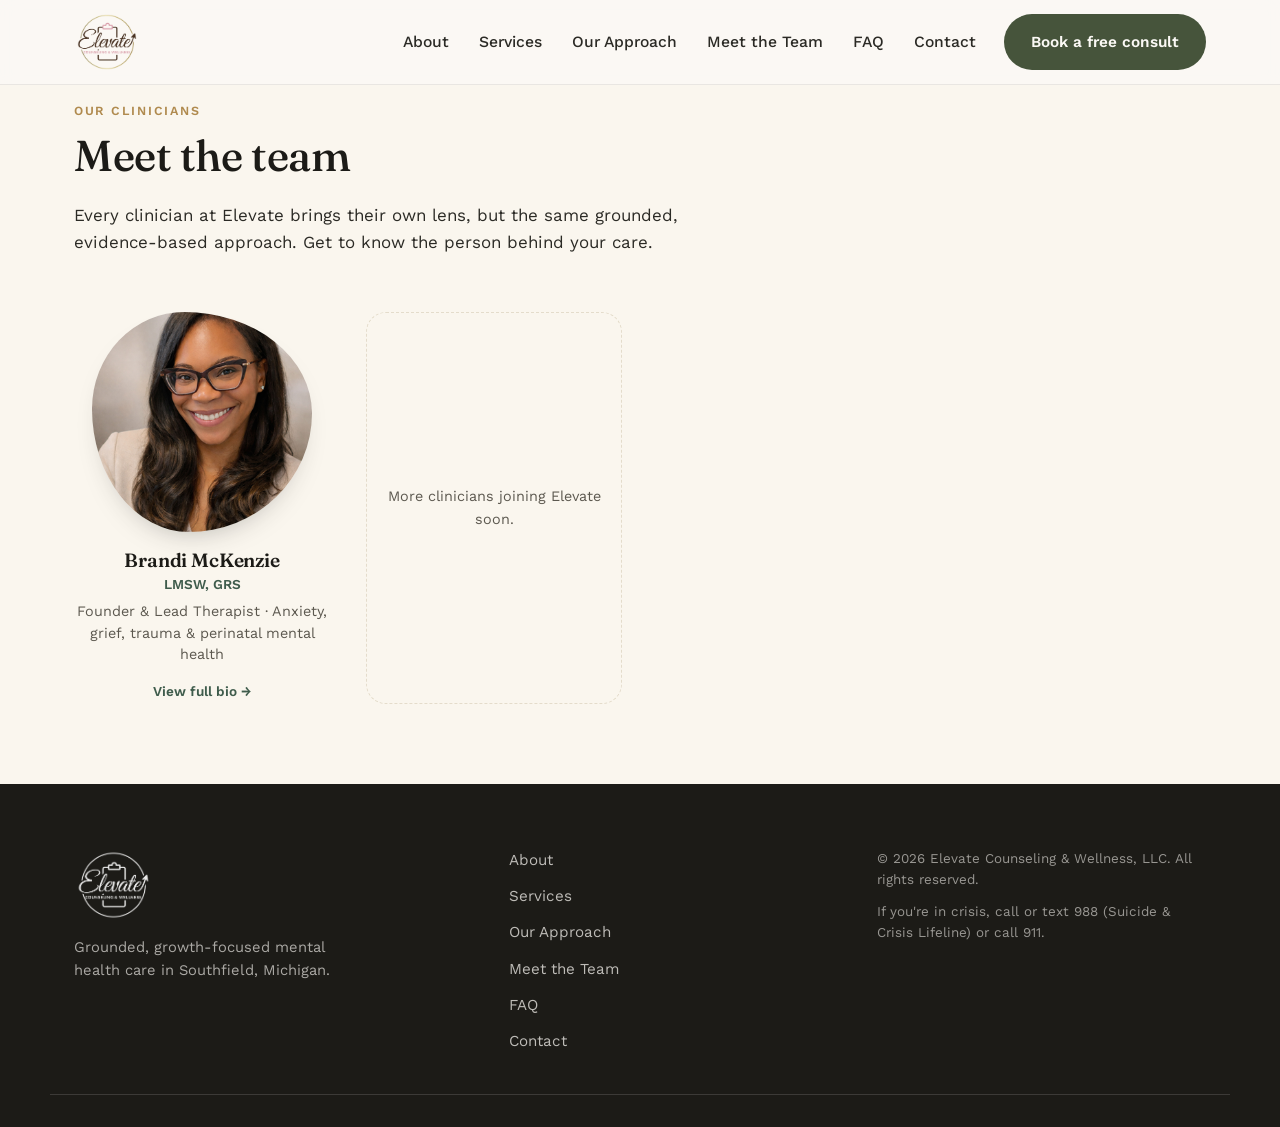
==== team/index.html @ e420b2ac "Add files via upload" ====
<!DOCTYPE html>
<html lang="en">

<head>
  <meta charset="UTF-8">
  <meta name="viewport" content="width=device-width, initial-scale=1.0">
  <title>Meet Our Team | Elevate Counseling & Wellness</title>
  <meta name="description"
    content="Meet the licensed clinicians at Elevate Counseling & Wellness in Southfield, Michigan.">
  <meta name="robots" content="index, follow">
  <link rel="canonical" href="https://www.elevatecounselingmi.com/team/">
  <link rel="icon" type="image/png" href="../assets/favicon-32.png">
  <link rel="apple-touch-icon" href="../assets/favicon-192.png">

  <meta property="og:title" content="Meet Our Team | Elevate Counseling & Wellness">
  <meta property="og:description" content="Meet the licensed clinicians at Elevate Counseling & Wellness.">
  <meta property="og:image" content="../assets/brand_800.webp">
  <meta property="og:type" content="website">
  <meta property="og:url" content="https://www.elevatecounselingmi.com/team/">

  <link rel="preconnect" href="https://fonts.googleapis.com">
  <link rel="preconnect" href="https://fonts.gstatic.com" crossorigin>
  <link
    href="https://fonts.googleapis.com/css2?family=Fraunces:ital,opsz,wght@0,9..144,300;0,9..144,400;0,9..144,500;0,9..144,600;1,9..144,400;1,9..144,500&family=Work+Sans:wght@400;500;600;700&display=swap"
    rel="stylesheet">
  <link rel="stylesheet" href="../css/styles.css">
  <link rel="stylesheet" href="../css/team.css">

  <!-- Google tag (gtag.js) -->
  <script async src="https://www.googletagmanager.com/gtag/js?id=G-04DS619NHG"></script>
  <script>
    window.dataLayer = window.dataLayer || [];
    function gtag() { dataLayer.push(arguments); }
    gtag('js', new Date());
    gtag('config', 'G-04DS619NHG');
  </script>
</head>

<body class="team-page">

  <a class="skip-link" href="#main">Skip to content</a>

  <header class="site-header" id="site-header">
    <div class="wrap header-inner">
      <a href="../index.html#top" class="brand" aria-label="Elevate Counseling & Wellness, home">
        <img src="../assets/logo.png" alt="Elevate Counseling & Wellness" class="brand-mark">
      </a>

      <nav class="main-nav" id="main-nav" aria-label="Primary">
        <a href="../index.html#about">About</a>
        <a href="../index.html#services">Services</a>
        <a href="../index.html#approach">Our Approach</a>
        <a href="index.html">Meet the Team</a>
        <a href="../index.html#faq">FAQ</a>
        <a href="../index.html#contact">Contact</a>
      </nav>

      <a href="../index.html#contact" class="btn btn-primary header-cta">Book a free consult</a>

      <button class="nav-toggle" id="nav-toggle" aria-label="Open menu" aria-expanded="false"
        aria-controls="mobile-nav">
        <span></span><span></span><span></span>
      </button>
    </div>

    <div class="mobile-nav" id="mobile-nav">
      <a href="../index.html#about">About</a>
      <a href="../index.html#services">Services</a>
      <a href="../index.html#approach">Our Approach</a>
      <a href="index.html">Meet the Team</a>
      <a href="../index.html#faq">FAQ</a>
      <a href="../index.html#contact">Contact</a>
      <a href="../index.html#contact" class="btn btn-primary">Book a free consult</a>
    </div>
  </header>

  <main id="main">

    <section class="team-grid-section">
      <div class="wrap">
        <div class="section-head reveal">
          <p class="eyebrow">Our clinicians</p>
          <h2>Meet the team</h2>
          <p class="section-sub">Every clinician at Elevate brings their own lens, but the same grounded,
            evidence-based approach. Get to know the person behind your care.</p>
        </div>

        <!-- TEAM-GRID-START
             Add one .team-card per clinician. Copy an existing <a class="team-card">
             block, update the photo/name/credentials/role/link, and place their
             full bio at team/<first-last>.html using team/_template.html as the
             starting point. -->
        <div class="team-grid">

          <a class="team-card reveal" href="brandi-mckenzie.html">
            <div class="team-card-photo">
              <img src="../assets/team/brandi-mckenzie.png" alt="Portrait of Brandi McKenzie, LMSW, GRS">
            </div>
            <h3>Brandi McKenzie</h3>
            <p class="card-credentials">LMSW, GRS</p>
            <p class="card-role">Founder &amp; Lead Therapist &middot; Anxiety, grief, trauma &amp; perinatal
              mental health</p>
            <span class="card-link">View full bio &rarr;</span>
          </a>

          <div class="team-card-placeholder" aria-hidden="true">
            <span>More clinicians joining Elevate soon.</span>
          </div>

        </div>
        <!-- TEAM-GRID-END -->

      </div>
    </section>

  </main>

  <footer class="site-footer">
    <div class="wrap footer-inner">
      <div class="footer-brand">
        <img src="../assets/logo.png" alt="Elevate Counseling & Wellness" class="footer-logo">
        <p>Grounded, growth-focused mental health care in Southfield, Michigan.</p>
      </div>
      <nav class="footer-nav" aria-label="Footer">
        <a href="../index.html#about">About</a>
        <a href="../index.html#services">Services</a>
        <a href="../index.html#approach">Our Approach</a>
        <a href="index.html">Meet the Team</a>
        <a href="../index.html#faq">FAQ</a>
        <a href="../index.html#contact">Contact</a>
      </nav>
      <div class="footer-legal">
        <p>&copy; <span id="year"></span> Elevate Counseling &amp; Wellness, LLC. All rights reserved.</p>
        <p>If you're in crisis, call or text 988 (Suicide &amp; Crisis Lifeline) or call 911.</p>
      </div>
    </div>
  </footer>

  <script src="../js/script.js"></script>
</body>

</html>
---- css/styles.css ----
/* ============================================================
   Elevate Counseling & Wellness — design tokens
   ============================================================ */
:root{
  --sage:        #7C8C6E;
  --sage-dark:   #46543B;
  --sage-deep:   #333F2A;
  --sage-pale:   #EEF1E7;
  --oak:         #C9AD82;
  --oak-pale:    #F3E9D8;
  --oak-line:    #E4D4B8;
  --gold:        #B08A4E;
  --gold-soft:   #C9A667;
  --black:       #1C1B17;
  --ink:         #2B2A25;
  --cream:       #FBF9F5;
  --white:       #FFFFFF;

  --font-display: "Fraunces", "Iowan Old Style", serif;
  --font-body: "Work Sans", "Segoe UI", sans-serif;

  --container: 1180px;
  --radius-sm: 10px;
  --radius-md: 18px;
  --radius-lg: 28px;

  --ease: cubic-bezier(.22,.8,.32,1);
}

*,*::before,*::after{ box-sizing: border-box; }
html{ scroll-behavior: smooth; }
@media (prefers-reduced-motion: reduce){
  html{ scroll-behavior: auto; }
  *,*::before,*::after{ animation-duration: 0.01ms !important; animation-iteration-count: 1 !important; transition-duration: 0.01ms !important; scroll-behavior: auto !important; }
}

body{
  margin:0;
  font-family: var(--font-body);
  color: var(--ink);
  background: var(--cream);
  -webkit-font-smoothing: antialiased;
  line-height: 1.6;
}

h1,h2,h3{
  font-family: var(--font-display);
  color: var(--black);
  line-height: 1.12;
  margin: 0 0 .5em;
  font-weight: 500;
  letter-spacing: -0.01em;
}
h1{ font-size: clamp(2.6rem, 5.4vw, 4.4rem); font-weight: 400; }
h1 em{ font-style: italic; color: var(--sage-dark); font-weight: 400; }
h2{ font-size: clamp(1.9rem, 3.4vw, 2.7rem); }
h3{ font-size: 1.28rem; font-weight: 600; font-family: var(--font-body); }

p{ margin: 0 0 1em; }
a{ color: inherit; }
img{ max-width: 100%; display:block; }

.wrap{ max-width: var(--container); margin: 0 auto; padding: 0 24px; }

.eyebrow{
  font-family: var(--font-body);
  text-transform: uppercase;
  letter-spacing: .14em;
  font-size: .78rem;
  font-weight: 600;
  color: var(--gold);
  margin: 0 0 .9em;
}

.skip-link{
  position:absolute; left:-999px; top:0; background:var(--black); color:var(--white);
  padding:.8em 1.2em; z-index:200; border-radius: 0 0 8px 0;
}
.skip-link:focus{ left:0; }

:focus-visible{
  outline: 2px solid var(--gold);
  outline-offset: 3px;
}

/* ============================================================
   Buttons
   ============================================================ */
.btn{
  display:inline-flex; align-items:center; justify-content:center;
  padding: .95em 1.7em;
  border-radius: 999px;
  font-weight: 600;
  font-size: .96rem;
  text-decoration:none;
  border: 1.5px solid transparent;
  transition: transform .25s var(--ease), background-color .25s var(--ease), color .25s var(--ease), border-color .25s var(--ease);
  cursor:pointer;
  white-space: nowrap;
}
.btn-primary{
  background: var(--sage-dark);
  color: var(--cream);
}
.btn-primary:hover{ background: var(--black); transform: translateY(-2px); }
.btn-ghost{
  background: transparent;
  border-color: var(--black);
  color: var(--black);
}
.btn-ghost:hover{ background: var(--black); color: var(--cream); transform: translateY(-2px); }

/* ============================================================
   Header
   ============================================================ */
.site-header{
  position: sticky; top:0; z-index:100;
  background: rgba(251,249,245,.86);
  backdrop-filter: blur(10px);
  border-bottom: 1px solid rgba(28,27,23,.08);
  transition: box-shadow .3s var(--ease);
}
.header-inner{
  display:flex; align-items:center; gap: 28px;
  height: 84px;
}
.brand{ display:flex; align-items:center; height: 100%; flex-shrink:0; }
.brand-mark{ height: 62px; width:auto; }

.main-nav{ display:flex; gap: 30px; margin-left: auto; }
.main-nav a{
  text-decoration:none; font-weight:500; font-size:.98rem; color: var(--ink);
  position:relative; padding: 4px 0;
}
.main-nav a::after{
  content:""; position:absolute; left:0; right:100%; bottom:0; height:2px;
  background: var(--gold); transition: right .25s var(--ease);
}
.main-nav a:hover::after{ right:0; }

.header-cta{ flex-shrink:0; }

.nav-toggle{
  display:none; flex-direction:column; justify-content:center; gap:5px;
  width: 42px; height:42px; background:none; border:none; cursor:pointer;
  margin-left:auto;
}
.nav-toggle span{ display:block; width:100%; height:2px; background:var(--black); transition: transform .3s var(--ease), opacity .3s var(--ease); }
.nav-toggle.open span:nth-child(1){ transform: translateY(7px) rotate(45deg); }
.nav-toggle.open span:nth-child(2){ opacity:0; }
.nav-toggle.open span:nth-child(3){ transform: translateY(-7px) rotate(-45deg); }

.mobile-nav{
  display:none; flex-direction:column; gap: 2px;
  background: var(--cream);
  border-bottom: 1px solid rgba(28,27,23,.08);
  max-height:0; overflow:hidden; transition: max-height .35s var(--ease);
}
.mobile-nav.open{ max-height: 420px; }
.mobile-nav a{
  padding: 16px 24px; text-decoration:none; color: var(--ink); font-weight:500;
  border-top: 1px solid rgba(28,27,23,.06);
}
.mobile-nav .btn{ margin: 14px 24px 20px; }

@media (max-width: 900px){
  .main-nav, .header-cta{ display:none; }
  .nav-toggle{ display:flex; }
  .mobile-nav{ display:flex; }
  .brand-mark{ height:52px; }
  .header-inner{ height:72px; }
}

/* ============================================================
   Reveal-on-scroll
   ============================================================ */
.reveal{
  opacity:0; transform: translateY(22px);
  transition: opacity .8s var(--ease), transform .8s var(--ease);
}
.reveal.in-view{ opacity:1; transform:none; }

/* ============================================================
   Hero
   ============================================================ */
.hero{
  position:relative; overflow:hidden;
  padding: 96px 0 110px;
}
.hero-blob{
  position:absolute; top:-180px; right:-220px; width:760px; height:760px;
  background: var(--sage-pale);
  border-radius: 46% 54% 60% 40% / 55% 45% 55% 45%;
  z-index:0;
}
.hero-line{
  position:absolute; left: 4%; top:0; width: 260px; height:100%;
  overflow:visible; z-index:0; opacity:.5;
}
.hero-line path{
  fill:none; stroke: var(--oak-line); stroke-width:2;
}
.hero-inner{
  position:relative; z-index:1;
  display:grid; grid-template-columns: 1.15fr .85fr; gap: 64px; align-items:center;
}
.hero-sub{ font-size: 1.14rem; color: var(--ink); max-width: 46ch; }
.hero-actions{ display:flex; gap:16px; flex-wrap:wrap; margin: 30px 0 32px; }
.hero-badges{
  list-style:none; margin:0; padding:0; display:flex; gap: 22px; flex-wrap:wrap;
}
.hero-badges li{
  font-size:.86rem; font-weight:600; color: var(--sage-dark);
  padding-left: 22px; position:relative;
}
.hero-badges li::before{
  content:""; position:absolute; left:0; top:50%; transform:translateY(-50%);
  width:9px; height:9px; border-radius:50%; background: var(--gold-soft);
}

.hero-art{ display:flex; justify-content:center; }
.hero-art-card{
  background: var(--white);
  border: 1px solid var(--oak-line);
  border-radius: var(--radius-lg);
  padding: 10px;
  box-shadow: 0 30px 60px -30px rgba(43,42,37,.25);
  width: 140%; max-width: none;
}
.hero-logo{ width:100%; height:auto; }

@media (max-width: 900px){
  .hero{ padding: 56px 0 72px; }
  .hero-inner{ grid-template-columns: 1fr; gap: 44px; }
  .hero-art{ order:-1; max-width:280px; margin:0 auto; }
  .hero-blob{ width:520px; height:520px; top:-140px; right:-160px; }
}

/* ============================================================
   About
   ============================================================ */
.about{ padding: 110px 0; }
.about-grid{
  display:grid; grid-template-columns: .8fr 1.2fr; gap: 70px; align-items:start;
}
.media-frame{ position:relative; }
.media-placeholder{
  aspect-ratio: 4/5;
  background: linear-gradient(160deg, var(--oak-pale), var(--sage-pale));
  border-radius: var(--radius-lg);
  display:flex; align-items:center; justify-content:center;
  color: var(--sage-dark); font-weight:600; letter-spacing:.04em;
  border: 1px solid var(--oak-line);
}
.stat-card{
  position:relative; margin: -50px 20px 0 auto; width: 76%;
  background: var(--black); color: var(--cream);
  border-radius: var(--radius-md);
  padding: 24px 26px;
  display:flex; flex-direction:column; gap:4px;
}
.stat-card strong{ font-family: var(--font-display); font-size:2.1rem; color: var(--gold-soft); }
.stat-card span{ font-size:.9rem; color: rgba(251,249,245,.8); }

.about-copy p{ color: var(--ink); font-size: 1.04rem; }
.about-list{ display:flex; flex-direction:column; gap: 20px; margin-top: 30px; }
.about-list-item{ display:flex; gap: 16px; align-items:flex-start; }
.marker{
  width:10px; height:10px; border-radius:50%; background: var(--sage);
  margin-top: 8px; flex-shrink:0;
}
.about-list-item strong{ display:block; font-size:1.02rem; color: var(--black); }
.about-list-item span{ font-size:.94rem; color: var(--ink); opacity:.85; }

@media (max-width: 860px){
  .about-grid{ grid-template-columns: 1fr; gap:40px; }
  .stat-card{ width: 90%; margin: -40px auto 0; }
}

/* ============================================================
   Services
   ============================================================ */
.services{ padding: 90px 0 110px; background: var(--oak-pale); }
.section-head{ max-width: 640px; margin: 0 0 56px; }
.section-head.light h2, .section-head.light p{ color: var(--cream); }
.section-sub{ font-size: 1.06rem; color: var(--ink); }
.section-head a{ color: var(--gold); font-weight:600; text-decoration:underline; text-underline-offset:3px; }

.service-grid{
  display:grid; grid-template-columns: repeat(4,1fr); gap: 24px;
}
.service-card{
  background: var(--white);
  border-radius: var(--radius-md);
  padding: 34px 28px;
  border: 1px solid var(--oak-line);
  transition: transform .3s var(--ease), box-shadow .3s var(--ease);
}
.service-card:hover{ transform: translateY(-6px); box-shadow: 0 24px 40px -28px rgba(43,42,37,.3); }
.service-icon{
  width:52px; height:52px; border-radius: 50%;
  background: var(--sage-pale);
  display:flex; align-items:center; justify-content:center;
  margin-bottom: 20px;
}
.service-icon svg{ width:26px; height:26px; fill:none; stroke: var(--sage-dark); stroke-width:2.2; stroke-linecap:round; stroke-linejoin:round; }
.service-card h3{ margin-bottom:.4em; }
.service-card p{ font-size:.94rem; color: var(--ink); opacity:.88; margin:0; }

@media (max-width: 980px){
  .service-grid{ grid-template-columns: repeat(2,1fr); }
}
@media (max-width: 560px){
  .service-grid{ grid-template-columns: 1fr; }
}

/* ============================================================
   Approach / growth path (signature element)
   ============================================================ */
.approach{ padding: 110px 0 100px; background: var(--black); position:relative; }
.path{ position:relative; max-width: 640px; margin: 0 auto; padding-left: 56px; }
.path-line{ position:absolute; left:0; top:0; width:40px; height:100%; }
.path-line path{
  fill:none; stroke: var(--sage); stroke-width:2;
  stroke-dasharray: 1000; stroke-dashoffset: 1000;
  transition: stroke-dashoffset 1.4s var(--ease);
}
.path-line.drawn path{ stroke-dashoffset: 0; }

.path-step{ position:relative; padding-bottom: 68px; }
.path-step:last-child{ padding-bottom:0; }
.path-node{
  position:absolute; left: -56px; top:0; width:40px; height:40px;
  border-radius:50%; background: var(--sage-dark); border: 3px solid var(--black);
  display:flex; align-items:center; justify-content:center; z-index:1;
}
.path-node span{ font-family: var(--font-display); color: var(--gold-soft); font-size:1.05rem; }
.path-content h3{ color: var(--cream); margin-bottom:.35em; }
.path-content p{ color: rgba(251,249,245,.72); margin:0; max-width: 48ch; }

@media (max-width: 640px){
  .path{ padding-left: 46px; }
  .path-node{ left:-46px; width:34px; height:34px; }
}

/* ============================================================
   Testimonials
   ============================================================ */
.testimonials{ padding: 100px 0; }
.quote-grid{ display:grid; grid-template-columns: repeat(3,1fr); gap: 24px; }
.quote-card{
  background: var(--sage-pale);
  border-radius: var(--radius-md);
  padding: 32px 28px;
  margin:0;
}
.quote-card blockquote{
  margin: 0 0 18px; font-family: var(--font-display); font-style:italic;
  font-size: 1.14rem; color: var(--black); line-height:1.5;
}
.quote-card figcaption{ font-size:.86rem; font-weight:600; color: var(--sage-dark); }
.quote-disclaimer{ font-size:.82rem; color: var(--ink); opacity:.6; margin: 28px 0 0; text-align:center; }

@media (max-width: 900px){
  .quote-grid{ grid-template-columns: 1fr; }
}

/* ============================================================
   FAQ
   ============================================================ */
.faq{ padding: 100px 0 110px; background: var(--oak-pale); }
.faq-grid{ display:grid; grid-template-columns: .8fr 1.2fr; gap: 60px; align-items:start; }

.accordion-item{ border-bottom: 1px solid var(--oak-line); }
.accordion-trigger{
  width:100%; background:none; border:none; cursor:pointer;
  display:flex; align-items:center; justify-content:space-between; gap: 16px;
  padding: 22px 0; text-align:left;
  font-family: var(--font-body); font-weight:600; font-size:1.02rem; color: var(--black);
}
.acc-icon{
  position:relative; width:18px; height:18px; flex-shrink:0;
}
.acc-icon::before, .acc-icon::after{
  content:""; position:absolute; background: var(--gold); border-radius:2px;
}
.acc-icon::before{ left:0; top:8px; width:18px; height:2px; }
.acc-icon::after{ left:8px; top:0; width:2px; height:18px; transition: transform .3s var(--ease); }
.accordion-trigger[aria-expanded="true"] .acc-icon::after{ transform: rotate(90deg); }

.accordion-panel{
  max-height:0; overflow:hidden; transition: max-height .35s var(--ease);
}
.accordion-panel p{ padding: 0 0 22px; color: var(--ink); max-width: 62ch; margin:0; }

@media (max-width: 900px){
  .faq-grid{ grid-template-columns: 1fr; gap: 30px; }
}

/* ============================================================
   Contact
   ============================================================ */
.contact{ padding: 110px 0 120px; }
.contact-grid{ display:grid; grid-template-columns: .85fr 1.15fr; gap: 70px; }
.contact-details{ margin-top: 34px; display:flex; flex-direction:column; gap: 22px; }
.contact-details > div{ display:flex; gap:14px; align-items:flex-start; }
.contact-details strong{ display:block; color: var(--black); }
.contact-details span{ font-size:.94rem; color: var(--ink); opacity:.85; }

.contact-form{
  background: var(--white); border: 1px solid var(--oak-line);
  border-radius: var(--radius-lg); padding: 40px;
}
.form-row{ margin-bottom: 20px; display:flex; flex-direction:column; gap:6px; }
.form-row.two-col{ display:grid; grid-template-columns: 1fr 1fr; gap: 20px; }
.form-row.two-col > div{ display:flex; flex-direction:column; gap:6px; }
label{ font-size:.86rem; font-weight:600; color: var(--black); }
input, select, textarea{
  font-family: var(--font-body); font-size: .98rem; color: var(--ink);
  padding: .8em .9em; border: 1.5px solid var(--oak-line); border-radius: var(--radius-sm);
  background: var(--cream);
  transition: border-color .25s var(--ease);
}
input:focus, select:focus, textarea:focus{ border-color: var(--sage); outline:none; }
textarea{ resize: vertical; }
.form-submit{ width:100%; margin-top: 6px; }
.form-note{ min-height: 1.4em; font-size:.9rem; color: var(--sage-dark); font-weight:600; margin: 10px 0 0; }

@media (max-width: 900px){
  .contact-grid{ grid-template-columns: 1fr; gap: 40px; }
  .contact-form{ padding: 28px; }
  .form-row.two-col{ grid-template-columns: 1fr; }
}

/* ============================================================
   Footer
   ============================================================ */
.site-footer{ background: var(--black); color: rgba(251,249,245,.85); padding: 64px 0 32px; }
.footer-inner{ display:grid; grid-template-columns: 1.2fr 1fr 1fr; gap: 40px; padding-bottom: 40px; border-bottom: 1px solid rgba(251,249,245,.14); }
.footer-logo{ height: 74px; width:auto; margin-bottom: 14px; filter: brightness(0) invert(1) opacity(.92); }
.footer-brand p{ font-size:.92rem; max-width: 32ch; opacity:.75; }
.footer-nav{ display:flex; flex-direction:column; gap: 12px; }
.footer-nav a{ text-decoration:none; color: inherit; font-size:.95rem; opacity:.85; }
.footer-nav a:hover{ opacity:1; }
.footer-legal p{ font-size:.84rem; opacity:.65; margin: 0 0 10px; }

@media (max-width: 760px){
  .footer-inner{ grid-template-columns: 1fr; gap: 26px; text-align:left; }
}
---- css/team.css ----
/* ==========================================================================
   Team pages — extends css/styles.css
   Design tokens (kept local so this file works whether or not styles.css
   already defines a color system):
   --team-cream        page background, warm neutral
   --team-ink          body text
   --team-ink-soft     secondary text
   --team-forest       primary accent (growth motif, echoes "Room to grow")
   --team-forest-deep  hover / pressed state
   --team-forest-tint  pale tint for pill backgrounds
   --team-gold         secondary accent for credential ribbon
   --team-line         hairline dividers / borders
   ========================================================================== */

.team-page {
  --team-cream: #faf6ee;
  --team-ink: #2b2a28;
  --team-ink-soft: #5c584f;
  --team-forest: #3f5c4c;
  --team-forest-deep: #2e463a;
  --team-forest-tint: #e8efe9;
  --team-gold: #ab8149;
  --team-line: #e4dccb;

  background: var(--team-cream);
  color: var(--team-ink);
}

.team-page main {
  background: var(--team-cream);
}

/* --- Breadcrumb --------------------------------------------------------- */
.team-breadcrumb {
  padding: 1.75rem 0 0;
}

.team-breadcrumb .wrap {
  display: flex;
  align-items: center;
  gap: 0.5rem;
  font-family: "Work Sans", sans-serif;
  font-size: 0.85rem;
  color: var(--team-ink-soft);
}

.team-breadcrumb a {
  color: var(--team-forest);
  text-decoration: none;
  border-bottom: 1px solid transparent;
  transition: border-color 0.2s ease;
}

.team-breadcrumb a:hover {
  border-color: currentColor;
}

/* --- Profile hero --------------------------------------------------------
   Signature element: the headshot sits inside an organic "growth ring" —
   a soft double outline, echoing the hero-blob / path motifs used on the
   homepage — rather than a plain square/circle crop.
   ------------------------------------------------------------------------ */
.profile-hero {
  padding: 2.5rem 0 4rem;
}

.profile-grid {
  display: grid;
  grid-template-columns: minmax(220px, 320px) 1fr;
  gap: clamp(2rem, 5vw, 4.5rem);
  align-items: start;
}

.profile-portrait {
  position: relative;
  display: flex;
  flex-direction: column;
  align-items: center;
  gap: 1.25rem;
}

.portrait-ring {
  position: relative;
  width: 100%;
  max-width: 280px;
  aspect-ratio: 1 / 1;
}

.portrait-ring::before {
  content: "";
  position: absolute;
  inset: -14px;
  border-radius: 44% 56% 58% 42% / 46% 42% 58% 54%;
  border: 1.5px solid var(--team-forest);
  opacity: 0.55;
}

.portrait-ring::after {
  content: "";
  position: absolute;
  inset: -28px;
  border-radius: 56% 44% 42% 58% / 54% 58% 42% 46%;
  border: 1px solid var(--team-gold);
  opacity: 0.4;
}

.portrait-ring img {
  width: 100%;
  height: 100%;
  object-fit: cover;
  border-radius: 42% 58% 56% 44% / 44% 46% 54% 56%;
  box-shadow: 0 18px 40px -20px rgba(43, 42, 40, 0.45);
  display: block;
}

.profile-badges {
  display: flex;
  flex-direction: column;
  align-items: center;
  gap: 0.9rem;
  width: 100%;
}

.badge-link {
  display: inline-flex;
}

.badge-link img {
  height: 40px;
  width: auto;
  display: block;
}

.social-row {
  display: flex;
  align-items: center;
  gap: 0.75rem;
}

.social-icon {
  display: inline-flex;
  align-items: center;
  justify-content: center;
  width: 40px;
  height: 40px;
  border-radius: 50%;
  background: var(--team-forest);
  color: #fff;
  transition: background 0.2s ease, transform 0.2s ease;
}

.social-icon svg {
  width: 19px;
  height: 19px;
  fill: currentColor;
}

.social-icon:hover {
  background: var(--team-forest-deep);
  transform: translateY(-2px);
}

.profile-copy .eyebrow {
  color: var(--team-forest);
}

.profile-copy h1 {
  font-family: "Fraunces", serif;
  font-size: clamp(2rem, 4vw, 2.75rem);
  line-height: 1.1;
  margin: 0.25rem 0 0.35rem;
  color: var(--team-ink);
}

.profile-credentials {
  font-family: "Work Sans", sans-serif;
  font-weight: 600;
  color: var(--team-forest);
  letter-spacing: 0.01em;
  margin: 0 0 0.35rem;
}

.profile-title {
  font-family: "Work Sans", sans-serif;
  color: var(--team-ink-soft);
  font-size: 1.02rem;
  line-height: 1.5;
  margin: 0 0 1.5rem;
}

.profile-cta {
  display: flex;
  flex-wrap: wrap;
  gap: 0.9rem;
  margin-bottom: 2.25rem;
}

.profile-copy .bio p {
  font-family: "Work Sans", sans-serif;
  line-height: 1.75;
  color: var(--team-ink);
  margin: 0 0 1.1rem;
}

.profile-copy .bio p:last-child {
  margin-bottom: 0;
}

/* --- Specialties ---------------------------------------------------------*/
.specialties {
  padding: 1rem 0 4.5rem;
}

.specialties-panel {
  border-top: 1px solid var(--team-line);
  padding-top: 2.75rem;
}

.specialties-block + .specialties-block {
  margin-top: 2.25rem;
}

.specialties-block h2 {
  font-family: "Fraunces", serif;
  font-size: 1.3rem;
  margin: 0 0 1rem;
  color: var(--team-ink);
}

.pill-row {
  display: flex;
  flex-wrap: wrap;
  gap: 0.6rem;
}

.pill {
  font-family: "Work Sans", sans-serif;
  font-size: 0.9rem;
  padding: 0.5rem 1.05rem;
  border-radius: 999px;
  background: #fff;
  border: 1px solid var(--team-line);
  color: var(--team-ink);
  line-height: 1.2;
}

.pill.pill-top {
  background: var(--team-forest);
  border-color: var(--team-forest);
  color: #fff;
  font-weight: 600;
}

/* --- About-section teaser (embedded on the homepage) ---------------------*/
.team-teaser {
  margin-top: 3.5rem;
  padding-top: 3rem;
  border-top: 1px solid var(--team-line, #e4dccb);
}

.team-teaser-inner {
  display: flex;
  align-items: center;
  gap: 1.75rem;
  flex-wrap: wrap;
}

.team-teaser-photo {
  width: 84px;
  height: 84px;
  border-radius: 42% 58% 56% 44% / 44% 46% 54% 56%;
  overflow: hidden;
  flex-shrink: 0;
}

.team-teaser-photo img {
  width: 100%;
  height: 100%;
  object-fit: cover;
  display: block;
}

.team-teaser-copy {
  flex: 1;
  min-width: 220px;
}

.team-teaser-copy p.eyebrow {
  margin-bottom: 0.25rem;
}

.team-teaser-copy h3 {
  font-family: "Fraunces", serif;
  font-size: 1.3rem;
  margin: 0 0 0.35rem;
}

.team-teaser-copy p.teaser-sub {
  margin: 0;
  color: var(--team-ink-soft, #5c584f);
  font-family: "Work Sans", sans-serif;
  line-height: 1.6;
}

/* --- Team grid page (/team/index.html) -----------------------------------*/
.team-grid-section {
  padding: 1rem 0 5rem;
}

.team-grid {
  display: grid;
  grid-template-columns: repeat(auto-fill, minmax(230px, 1fr));
  gap: 2.25rem;
  margin-top: 2.5rem;
}

.team-card {
  display: block;
  text-decoration: none;
  color: inherit;
  text-align: center;
}

.team-card-photo {
  width: 100%;
  aspect-ratio: 1 / 1;
  max-width: 220px;
  margin: 0 auto 1.1rem;
  border-radius: 42% 58% 56% 44% / 44% 46% 54% 56%;
  overflow: hidden;
  box-shadow: 0 14px 30px -18px rgba(43, 42, 40, 0.4);
  transition: transform 0.25s ease;
}

.team-card:hover .team-card-photo {
  transform: translateY(-4px);
}

.team-card-photo img {
  width: 100%;
  height: 100%;
  object-fit: cover;
  display: block;
}

.team-card h3 {
  font-family: "Fraunces", serif;
  font-size: 1.2rem;
  margin: 0 0 0.15rem;
}

.team-card .card-credentials {
  font-family: "Work Sans", sans-serif;
  font-size: 0.85rem;
  color: var(--team-forest);
  font-weight: 600;
  margin: 0 0 0.35rem;
}

.team-card .card-role {
  font-family: "Work Sans", sans-serif;
  font-size: 0.9rem;
  color: var(--team-ink-soft);
  margin: 0 0 0.75rem;
  line-height: 1.5;
}

.team-card .card-link {
  font-family: "Work Sans", sans-serif;
  font-size: 0.85rem;
  font-weight: 600;
  color: var(--team-forest);
}

.team-card-placeholder {
  border: 1.5px dashed var(--team-line);
  border-radius: 20px;
  padding: 2rem 1.25rem;
  display: flex;
  flex-direction: column;
  align-items: center;
  justify-content: center;
  gap: 0.5rem;
  color: var(--team-ink-soft);
  font-family: "Work Sans", sans-serif;
  font-size: 0.9rem;
  min-height: 260px;
  text-align: center;
}

/* --- Responsive ------------------------------------------------------- */
@media (max-width: 760px) {
  .profile-grid {
    grid-template-columns: 1fr;
    justify-items: center;
    text-align: center;
  }

  .profile-cta {
    justify-content: center;
  }

  .team-teaser-inner {
    text-align: center;
    justify-content: center;
  }
}
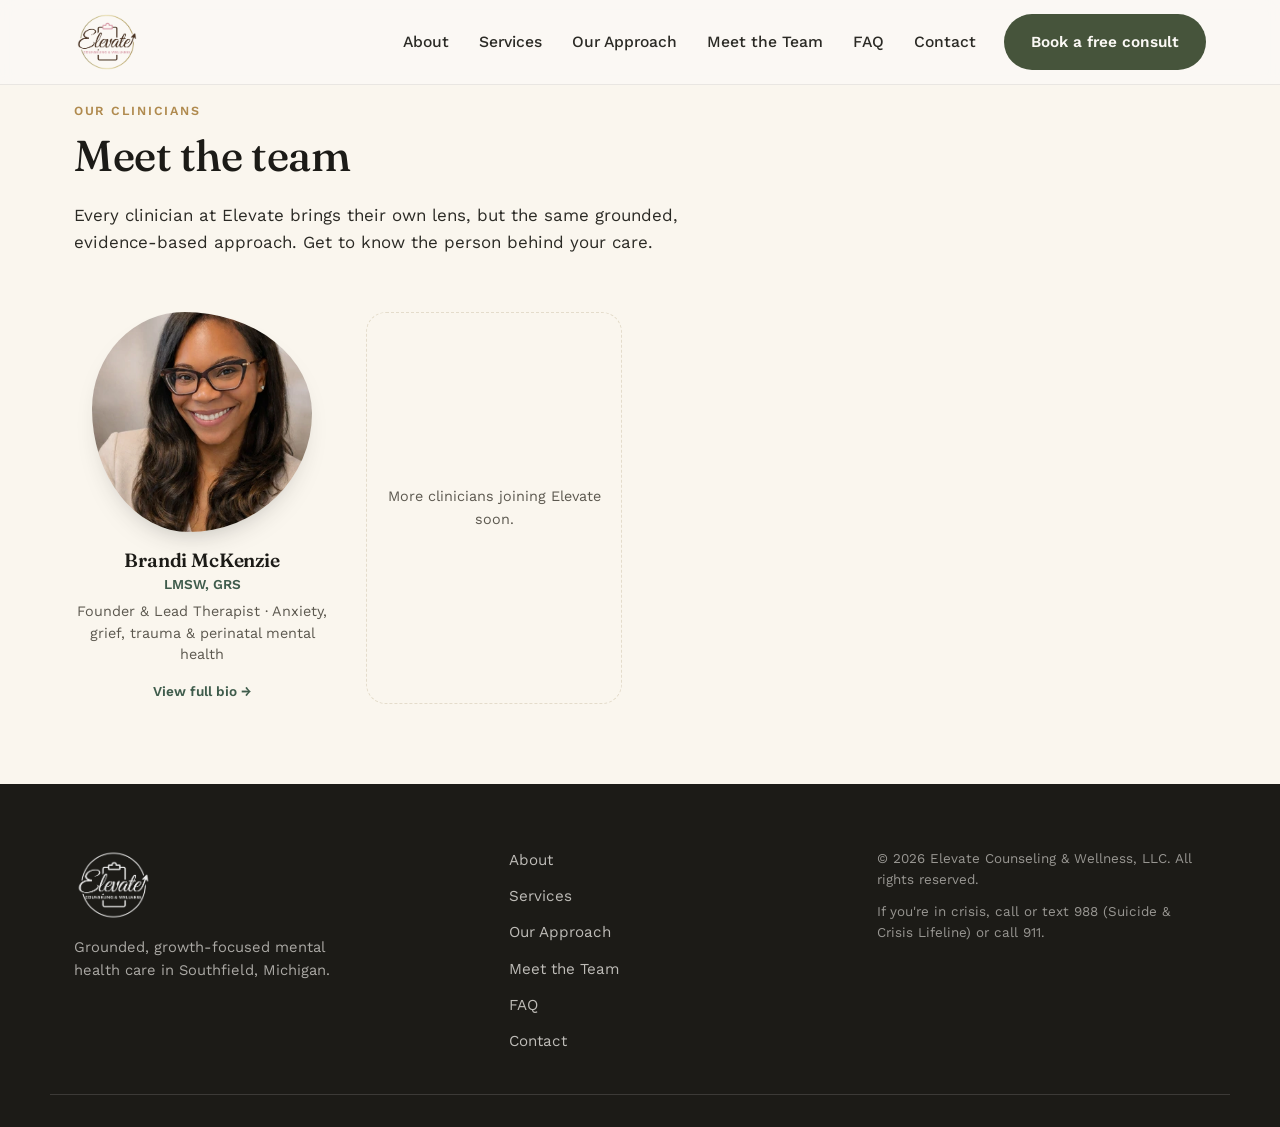
==== commit 66679d81: "Replace image format from PNG to WEBP" ====
--- a/team/index.html
+++ b/team/index.html
@@ -94,7 +94,7 @@
 
           <a class="team-card reveal" href="brandi-mckenzie.html">
             <div class="team-card-photo">
-              <img src="../assets/team/brandi-mckenzie.png" alt="Portrait of Brandi McKenzie, LMSW, GRS">
+              <img src="../assets/team/brandi-mckenzie.webp" alt="Portrait of Brandi McKenzie, LMSW, GRS">
             </div>
             <h3>Brandi McKenzie</h3>
             <p class="card-credentials">LMSW, GRS</p>
--- a/css/styles.css
+++ b/css/styles.css
@@ -156,7 +156,7 @@
   border-bottom: 1px solid rgba(28,27,23,.08);
   max-height:0; overflow:hidden; transition: max-height .35s var(--ease);
 }
-.mobile-nav.open{ max-height: 420px; }
+.mobile-nav.open{ max-height: 450px; }
 .mobile-nav a{
   padding: 16px 24px; text-decoration:none; color: var(--ink); font-weight:500;
   border-top: 1px solid rgba(28,27,23,.06);
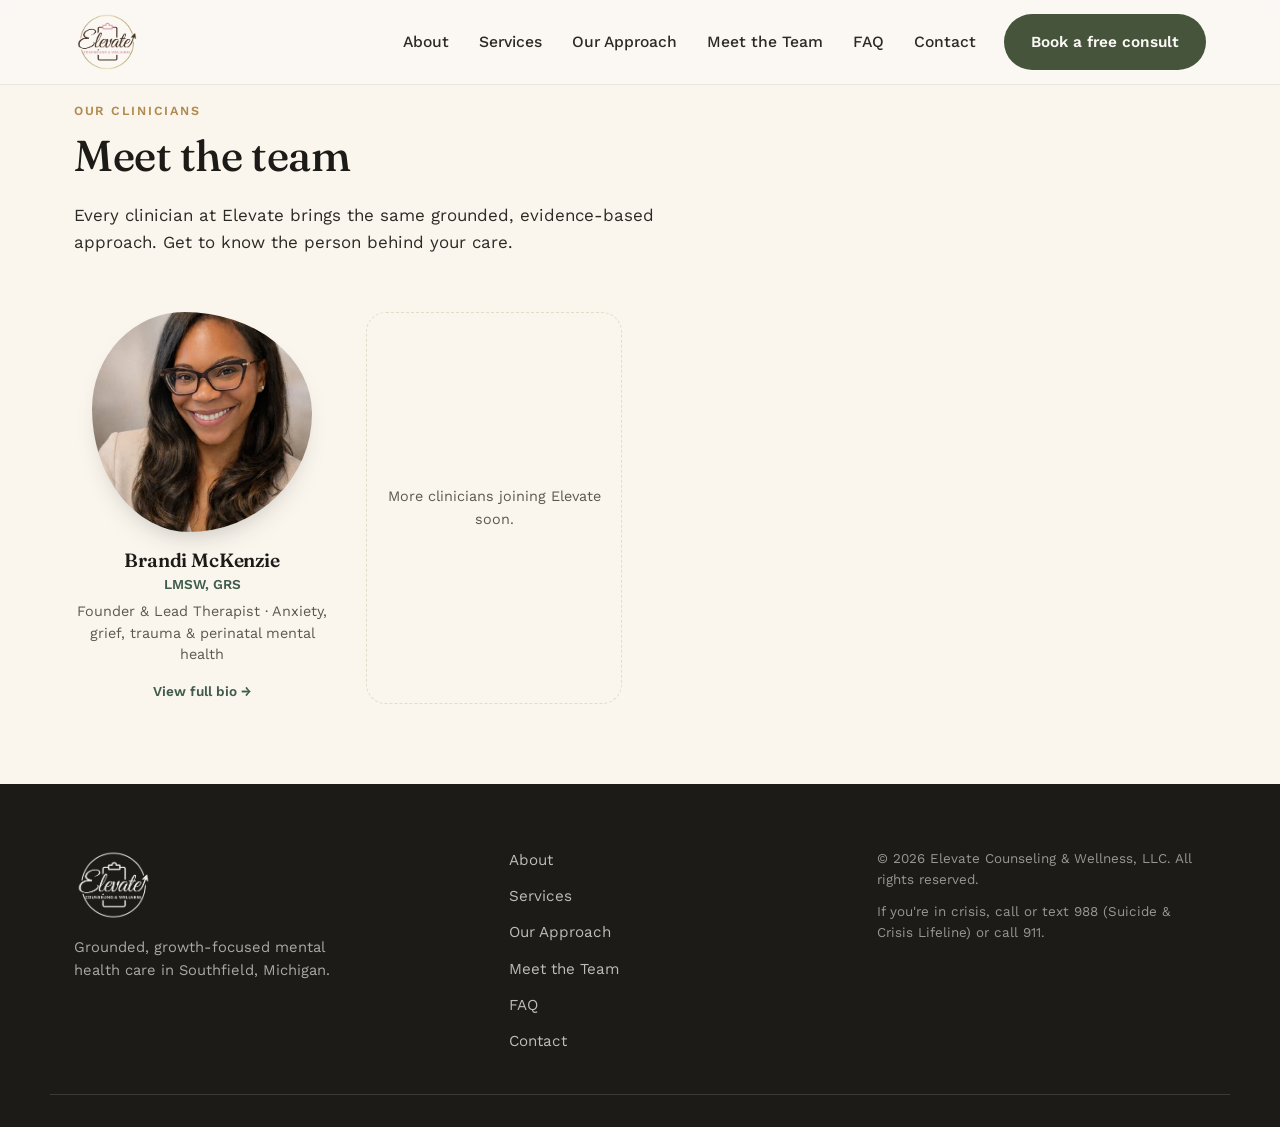
==== commit 8c32e2b3: "Add files via upload" ====
--- a/team/index.html
+++ b/team/index.html
@@ -81,15 +81,10 @@
         <div class="section-head reveal">
           <p class="eyebrow">Our clinicians</p>
           <h2>Meet the team</h2>
-          <p class="section-sub">Every clinician at Elevate brings their own lens, but the same grounded,
+          <p class="section-sub">Every clinician at Elevate brings the same grounded,
             evidence-based approach. Get to know the person behind your care.</p>
         </div>
 
-        <!-- TEAM-GRID-START
-             Add one .team-card per clinician. Copy an existing <a class="team-card">
-             block, update the photo/name/credentials/role/link, and place their
-             full bio at team/<first-last>.html using team/_template.html as the
-             starting point. -->
         <div class="team-grid">
 
           <a class="team-card reveal" href="brandi-mckenzie.html">
@@ -98,7 +93,7 @@
             </div>
             <h3>Brandi McKenzie</h3>
             <p class="card-credentials">LMSW, GRS</p>
-            <p class="card-role">Founder &amp; Lead Therapist &middot; Anxiety, grief, trauma &amp; perinatal
+            <p class="card-role">Founder & Lead Therapist &middot; Anxiety, grief, trauma & perinatal
               mental health</p>
             <span class="card-link">View full bio &rarr;</span>
           </a>
@@ -130,8 +125,8 @@
         <a href="../index.html#contact">Contact</a>
       </nav>
       <div class="footer-legal">
-        <p>&copy; <span id="year"></span> Elevate Counseling &amp; Wellness, LLC. All rights reserved.</p>
-        <p>If you're in crisis, call or text 988 (Suicide &amp; Crisis Lifeline) or call 911.</p>
+        <p>&copy; <span id="year"></span> Elevate Counseling & Wellness, LLC. All rights reserved.</p>
+        <p>If you're in crisis, call or text 988 (Suicide & Crisis Lifeline) or call 911.</p>
       </div>
     </div>
   </footer>
--- a/css/styles.css
+++ b/css/styles.css
@@ -235,6 +235,29 @@
   .hero-art{ order:-1; max-width:280px; margin:0 auto; }
   .hero-blob{ width:520px; height:520px; top:-140px; right:-160px; }
 }
+/* ============================================================
+   Founder Section
+   ============================================================ */
+    .founder-section { padding: 100px 0; background: var(--sage-pale); }
+    .founder-grid {
+      display: grid;
+      grid-template-columns: minmax(200px, 280px) 1fr;
+      gap: clamp(2.5rem, 5vw, 4.5rem);
+      align-items: center;
+    }
+    .founder-portrait { display: flex; justify-content: center; }
+    .founder-title {
+      font-family: var(--font-body);
+      font-weight: 600;
+      color: var(--sage-dark);
+      margin: 0 0 1em;
+    }
+    .founder-copy p.bio-text { font-size: 1.04rem; color: var(--ink); max-width: 58ch; }
+    .founder-actions { display: flex; flex-wrap: wrap; gap: 16px; margin-top: 1.6em; }
+    @media (max-width: 760px) {
+      .founder-grid { grid-template-columns: 1fr; justify-items: center; text-align: center; }
+      .founder-copy p.bio-text { max-width: 60ch; }
+    }
 
 /* ============================================================
    About
--- a/css/team.css
+++ b/css/team.css
@@ -71,12 +71,13 @@
   align-items: start;
 }
 
-.profile-portrait {
-  position: relative;
+.profile-sidebar {
+  position: sticky;
+  top: 2rem;
   display: flex;
   flex-direction: column;
   align-items: center;
-  gap: 1.25rem;
+  gap: 1.75rem;
 }
 
 .portrait-ring {
@@ -131,6 +132,30 @@
   display: block;
 }
 
+.sidebar-block {
+  width: 100%;
+  border-top: 1px solid var(--team-line);
+  padding-top: 1.5rem;
+}
+
+.sidebar-block h2 {
+  font-family: "Fraunces", serif;
+  font-size: 1.05rem;
+  margin: 0 0 1rem;
+  color: var(--team-ink);
+  text-align: center;
+}
+
+.profile-cta-sidebar {
+  width: 100%;
+  flex-direction: column;
+  margin-bottom: 0;
+}
+
+.profile-cta-sidebar .btn {
+  text-align: center;
+}
+
 .social-row {
   display: flex;
   align-items: center;
@@ -207,13 +232,10 @@
 }
 
 /* --- Specialties ---------------------------------------------------------*/
-.specialties {
-  padding: 1rem 0 4.5rem;
-}
-
 .specialties-panel {
   border-top: 1px solid var(--team-line);
-  padding-top: 2.75rem;
+  margin-top: 2.5rem;
+  padding-top: 2.5rem;
 }
 
 .specialties-block + .specialties-block {
@@ -249,6 +271,54 @@
   border-color: var(--team-forest);
   color: #fff;
   font-weight: 600;
+}
+
+/* --- Education (sidebar card) ----------------------------------------------*/
+.education-item {
+  display: flex;
+  flex-direction: column;
+  align-items: center;
+  text-align: center;
+  gap: 0.6rem;
+}
+
+.education-logo {
+  flex-shrink: 0;
+  width: 56px;
+  height: 56px;
+  border-radius: 50%;
+  background: #fff;
+  border: 1px solid var(--team-line);
+  display: flex;
+  align-items: center;
+  justify-content: center;
+  padding: 0.55rem;
+}
+
+.education-logo img {
+  width: 100%;
+  height: 100%;
+  object-fit: contain;
+  display: block;
+}
+
+.education-text {
+  font-family: "Work Sans", sans-serif;
+}
+
+.education-degree {
+  margin: 0 0 0.15rem;
+  font-weight: 600;
+  color: var(--team-ink);
+  font-size: 0.95rem;
+  line-height: 1.35;
+}
+
+.education-school {
+  margin: 0;
+  color: var(--team-forest);
+  font-weight: 600;
+  font-size: 0.85rem;
 }
 
 /* --- About-section teaser (embedded on the homepage) ---------------------*/
@@ -396,8 +466,23 @@
     text-align: center;
   }
 
+  .profile-sidebar {
+    position: static;
+    max-width: 320px;
+  }
+
   .profile-cta {
     justify-content: center;
+  }
+
+  .profile-cta-sidebar {
+    flex-direction: row;
+    max-width: 320px;
+    margin: 0 auto;
+  }
+
+  .specialties-panel {
+    text-align: left;
   }
 
   .team-teaser-inner {
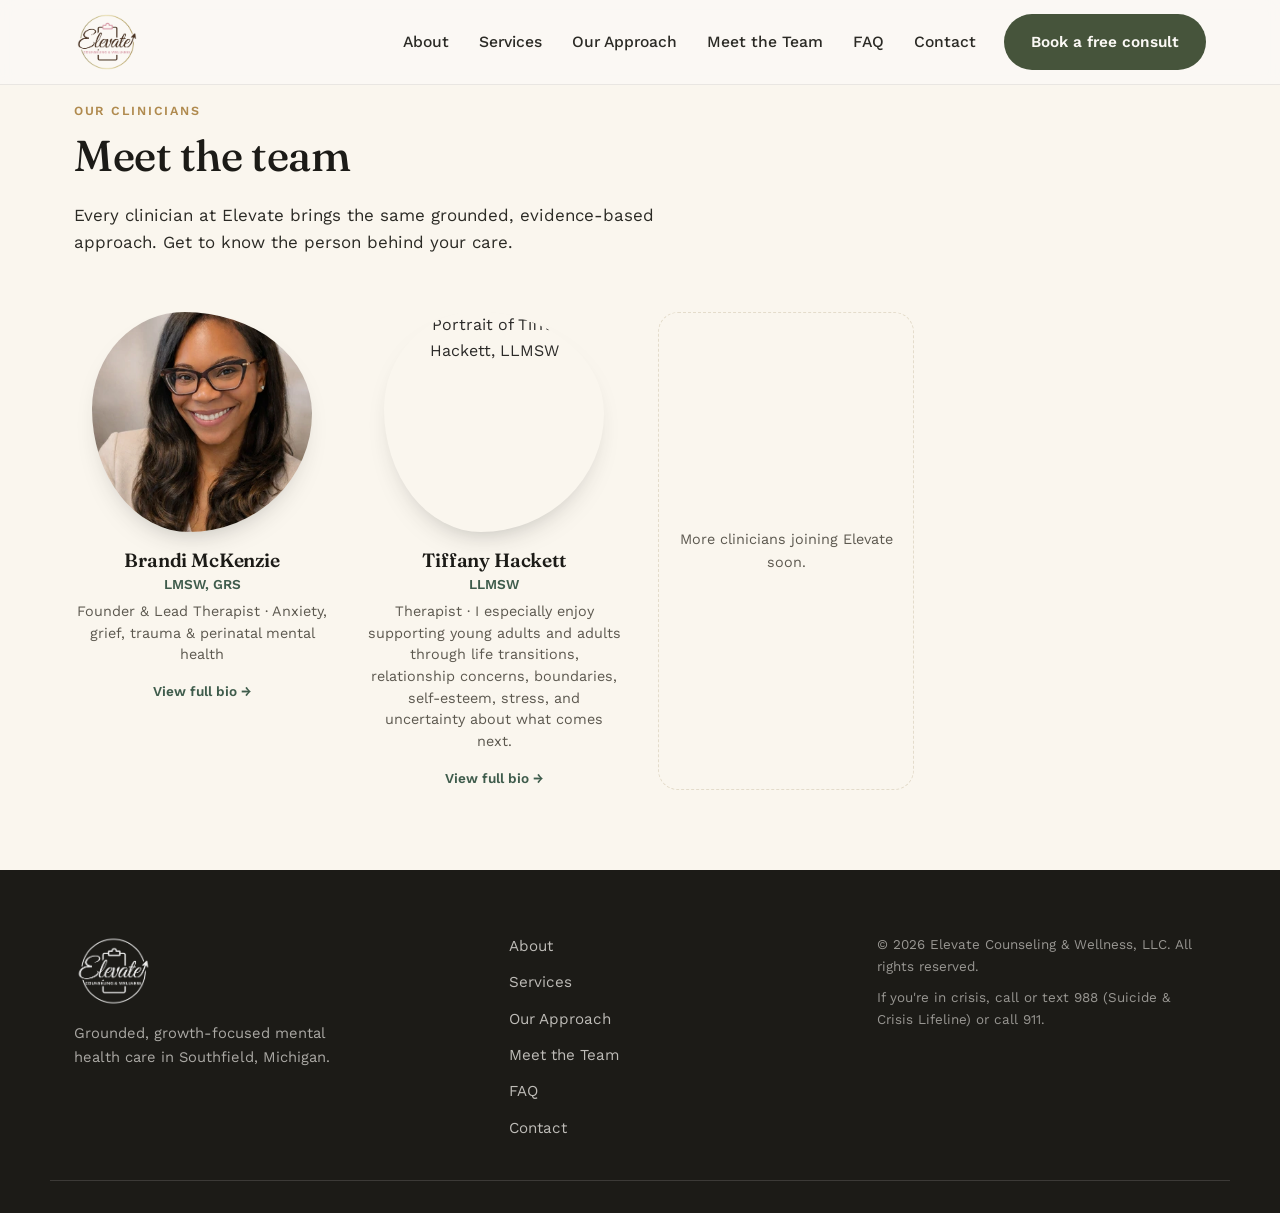
==== commit d5fb6962: "Add files via upload" ====
--- a/team/index.html
+++ b/team/index.html
@@ -98,6 +98,18 @@
             <span class="card-link">View full bio &rarr;</span>
           </a>
 
+          <a class="team-card reveal" href="tiffany-hackett.html">
+            <div class="team-card-photo">
+              <img src="../assets/team/tiffany-hackett.webp" alt="Portrait of Tiffany Hackett, LLMSW">
+            </div>
+            <h3>Tiffany Hackett</h3>
+            <p class="card-credentials">LLMSW</p>
+            <p class="card-role">Therapist &middot; I especially enjoy supporting young adults and adults through
+              life transitions, relationship concerns, boundaries, self-esteem, stress, and uncertainty about what
+              comes next.</p>
+            <span class="card-link">View full bio &rarr;</span>
+          </a>
+
           <div class="team-card-placeholder" aria-hidden="true">
             <span>More clinicians joining Elevate soon.</span>
           </div>
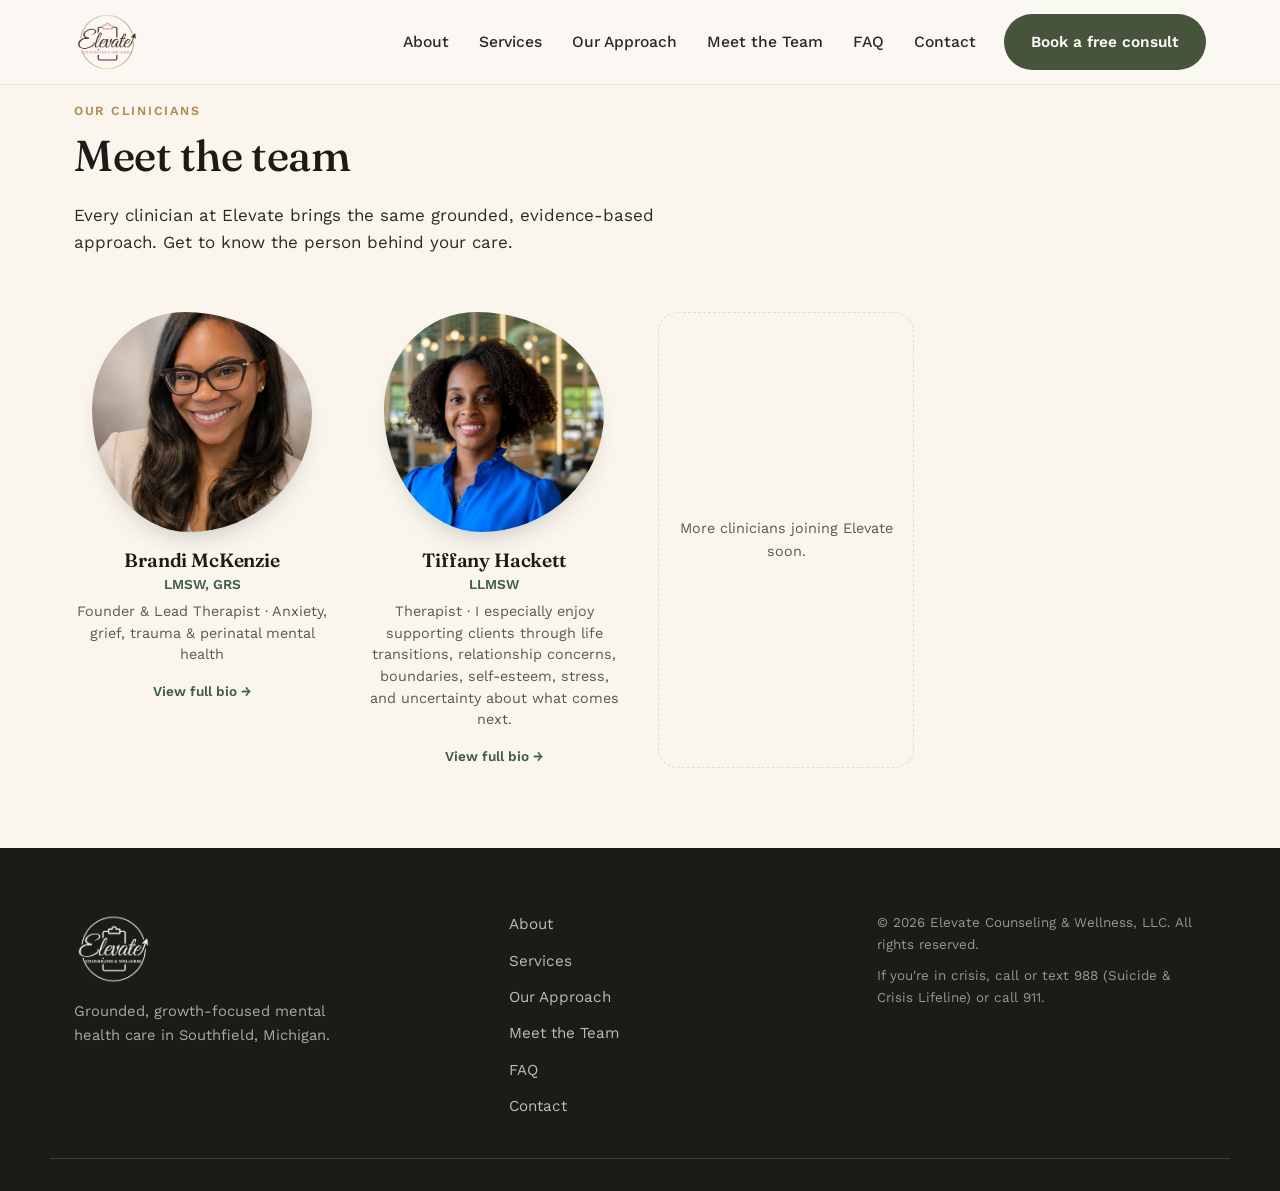
==== commit 285f86a8: "Update index.html" ====
--- a/team/index.html
+++ b/team/index.html
@@ -104,7 +104,7 @@
             </div>
             <h3>Tiffany Hackett</h3>
             <p class="card-credentials">LLMSW</p>
-            <p class="card-role">Therapist &middot; I especially enjoy supporting young adults and adults through
+            <p class="card-role">Therapist &middot; I especially enjoy supporting clients through
               life transitions, relationship concerns, boundaries, self-esteem, stress, and uncertainty about what
               comes next.</p>
             <span class="card-link">View full bio &rarr;</span>
